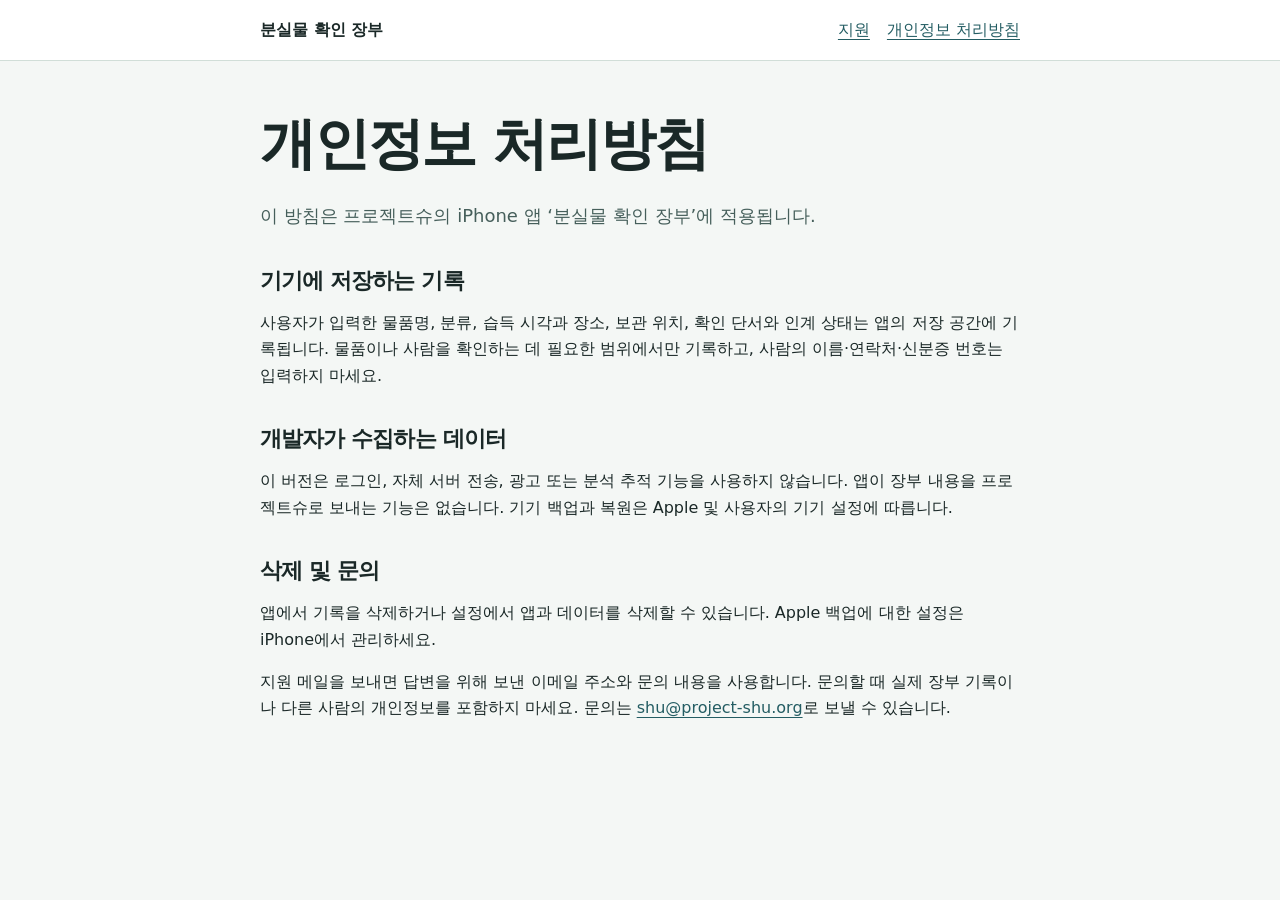
==== privacy/index.html @ 7d8e9cff "Publish Lost and Found Ledger support and privacy pages" ====
<!doctype html>
<html lang="ko"><head><meta charset="utf-8"><meta name="viewport" content="width=device-width,initial-scale=1"><title>개인정보 처리방침 · 분실물 확인 장부</title><link rel="stylesheet" href="../style.css"></head>
<body><header><nav aria-label="페이지"><a href="../">분실물 확인 장부</a><div><a href="../support/">지원</a><a href="./" aria-current="page">개인정보 처리방침</a></div></nav></header>
<main><h1>개인정보 처리방침</h1><p class="summary">이 방침은 프로젝트슈의 iPhone 앱 ‘분실물 확인 장부’에 적용됩니다.</p>
<h2>기기에 저장하는 기록</h2><p>사용자가 입력한 물품명, 분류, 습득 시각과 장소, 보관 위치, 확인 단서와 인계 상태는 앱의 저장 공간에 기록됩니다. 물품이나 사람을 확인하는 데 필요한 범위에서만 기록하고, 사람의 이름·연락처·신분증 번호는 입력하지 마세요.</p>
<h2>개발자가 수집하는 데이터</h2><p>이 버전은 로그인, 자체 서버 전송, 광고 또는 분석 추적 기능을 사용하지 않습니다. 앱이 장부 내용을 프로젝트슈로 보내는 기능은 없습니다. 기기 백업과 복원은 Apple 및 사용자의 기기 설정에 따릅니다.</p>
<h2>삭제 및 문의</h2><p>앱에서 기록을 삭제하거나 설정에서 앱과 데이터를 삭제할 수 있습니다. Apple 백업에 대한 설정은 iPhone에서 관리하세요.</p><p>지원 메일을 보내면 답변을 위해 보낸 이메일 주소와 문의 내용을 사용합니다. 문의할 때 실제 장부 기록이나 다른 사람의 개인정보를 포함하지 마세요. 문의는 <a href="mailto:shu@project-shu.org">shu@project-shu.org</a>로 보낼 수 있습니다.</p></main></body></html>
---- style.css ----
:root{font-family:Geist,"Apple SD Gothic Neo",system-ui,sans-serif;color:#1a2827;background:#f4f7f5;color-scheme:light;line-height:1.64}body{margin:0}header{border-bottom:1px solid #d1ded8;background:#fff}nav{max-width:760px;margin:auto;display:flex;justify-content:space-between;align-items:center;gap:16px;padding:17px 24px}a{color:#245d63;text-underline-offset:4px}nav>a{color:#1a2827;font-weight:700;text-decoration:none}nav div{display:flex;gap:17px}main{max-width:760px;margin:0 auto;padding:48px 24px 78px}h1,h2{line-height:1.25;letter-spacing:-.04em}h1{font-size:clamp(32px,7vw,56px);margin:0 0 22px}h2{margin:36px 0 10px;font-size:22px}li+li{margin-top:8px}.summary{font-size:18px;color:#465f5b}.note{border-left:3px solid #7aaba3;padding-left:14px;color:#465f5b}a:focus-visible{outline:2px solid #245d63;outline-offset:3px}
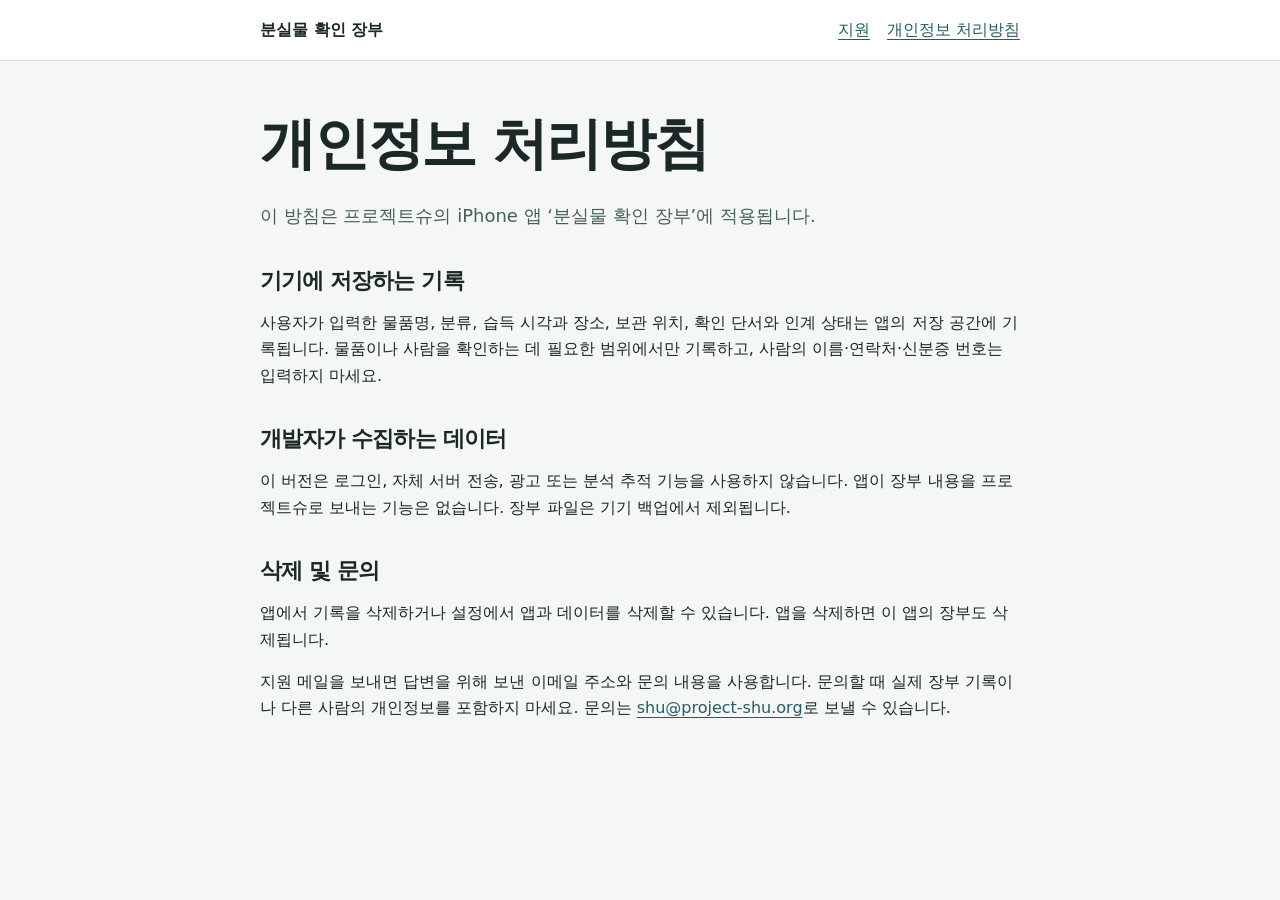
==== commit 21d1df85: "Describe device-only ledger and backup exclusion" ====
--- a/privacy/index.html
+++ b/privacy/index.html
@@ -3,5 +3,5 @@
 <body><header><nav aria-label="페이지"><a href="../">분실물 확인 장부</a><div><a href="../support/">지원</a><a href="./" aria-current="page">개인정보 처리방침</a></div></nav></header>
 <main><h1>개인정보 처리방침</h1><p class="summary">이 방침은 프로젝트슈의 iPhone 앱 ‘분실물 확인 장부’에 적용됩니다.</p>
 <h2>기기에 저장하는 기록</h2><p>사용자가 입력한 물품명, 분류, 습득 시각과 장소, 보관 위치, 확인 단서와 인계 상태는 앱의 저장 공간에 기록됩니다. 물품이나 사람을 확인하는 데 필요한 범위에서만 기록하고, 사람의 이름·연락처·신분증 번호는 입력하지 마세요.</p>
-<h2>개발자가 수집하는 데이터</h2><p>이 버전은 로그인, 자체 서버 전송, 광고 또는 분석 추적 기능을 사용하지 않습니다. 앱이 장부 내용을 프로젝트슈로 보내는 기능은 없습니다. 기기 백업과 복원은 Apple 및 사용자의 기기 설정에 따릅니다.</p>
-<h2>삭제 및 문의</h2><p>앱에서 기록을 삭제하거나 설정에서 앱과 데이터를 삭제할 수 있습니다. Apple 백업에 대한 설정은 iPhone에서 관리하세요.</p><p>지원 메일을 보내면 답변을 위해 보낸 이메일 주소와 문의 내용을 사용합니다. 문의할 때 실제 장부 기록이나 다른 사람의 개인정보를 포함하지 마세요. 문의는 <a href="mailto:shu@project-shu.org">shu@project-shu.org</a>로 보낼 수 있습니다.</p></main></body></html>
+<h2>개발자가 수집하는 데이터</h2><p>이 버전은 로그인, 자체 서버 전송, 광고 또는 분석 추적 기능을 사용하지 않습니다. 앱이 장부 내용을 프로젝트슈로 보내는 기능은 없습니다. 장부 파일은 기기 백업에서 제외됩니다.</p>
+<h2>삭제 및 문의</h2><p>앱에서 기록을 삭제하거나 설정에서 앱과 데이터를 삭제할 수 있습니다. 앱을 삭제하면 이 앱의 장부도 삭제됩니다.</p><p>지원 메일을 보내면 답변을 위해 보낸 이메일 주소와 문의 내용을 사용합니다. 문의할 때 실제 장부 기록이나 다른 사람의 개인정보를 포함하지 마세요. 문의는 <a href="mailto:shu@project-shu.org">shu@project-shu.org</a>로 보낼 수 있습니다.</p></main></body></html>
